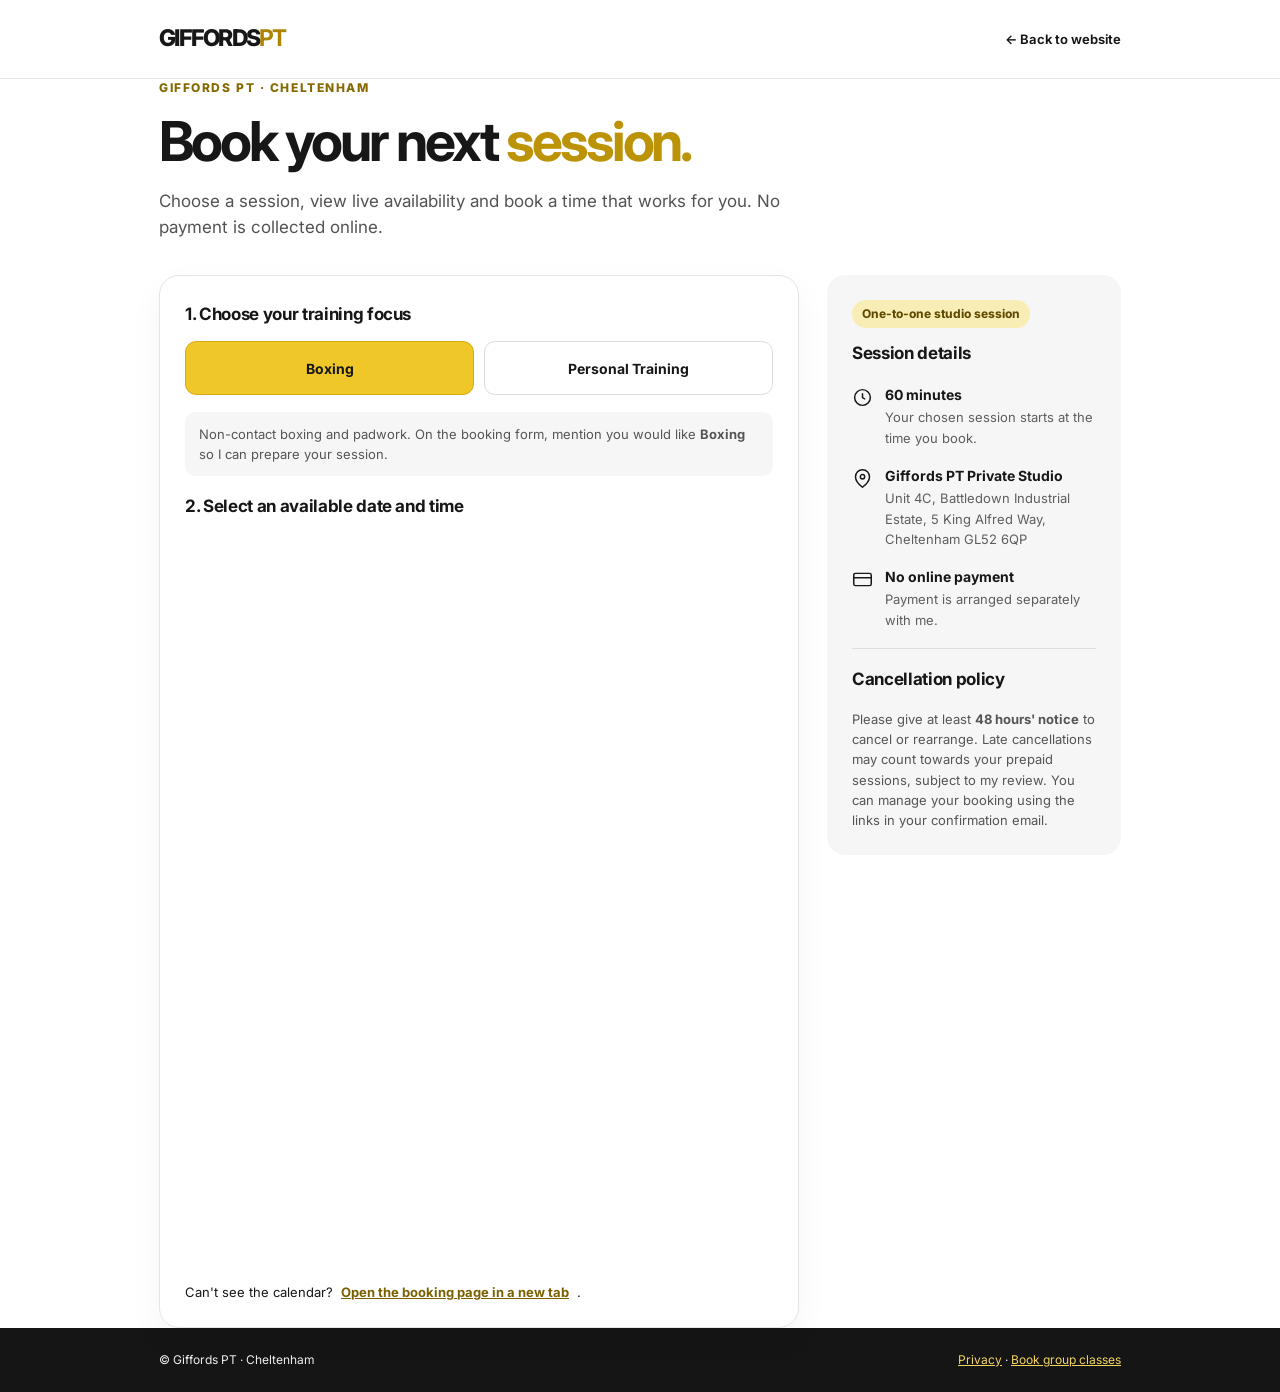
==== booking.html @ c8558350 "Create Giffords PT live Calendly booking page" ====
<!DOCTYPE html>
<html lang="en-GB">
<head>
<meta charset="utf-8">
<meta name="viewport" content="width=device-width, initial-scale=1">
<title>Book Boxing or Personal Training | Giffords PT Cheltenham</title>
<meta name="description" content="Book a one-to-one boxing or personal training session with Giffords PT in Cheltenham. See live availability, choose a slot and book without paying online.">
<meta name="robots" content="index,follow">
<link rel="canonical" href="https://giffordspt.co.uk/booking.html">
<link rel="preconnect" href="https://fonts.googleapis.com">
<link rel="preconnect" href="https://fonts.gstatic.com" crossorigin>
<link href="https://fonts.googleapis.com/css2?family=Inter:wght@400;500;600;700;800&display=swap" rel="stylesheet">
<style>
:root{--yellow:#efc729;--ink:#171717;--muted:#626262;--line:#e5e5e5;--panel:#f6f6f6}
*{box-sizing:border-box}body{margin:0;background:#fff;color:var(--ink);font-family:Inter,Arial,sans-serif;line-height:1.55}a{color:inherit} .wrap{max-width:1010px;margin:auto;padding:0 24px}
header{border-bottom:1px solid var(--line);background:#fff}header .wrap{min-height:78px;display:flex;justify-content:space-between;align-items:center;gap:16px}.brand{text-decoration:none;font-size:23px;font-weight:800;letter-spacing:-.075em}.brand strong{color:#ad8300}.back{font-size:13px;text-decoration:none;font-weight:650}.back:hover{text-decoration:underline}
main{padding:64px 0 84px}.eyebrow{font-size:12px;letter-spacing:.13em;font-weight:800;text-transform:uppercase;color:#876900;margin:0 0 13px}h1{font-size:clamp(34px,5vw,55px);letter-spacing:-.055em;line-height:1.1;margin:0 0 17px}h1 em{font-style:normal;color:#bc9207}.lead{max-width:670px;color:#535353;font-size:17px;margin:0 0 34px}
.layout{display:grid;grid-template-columns:minmax(0,1fr) 294px;gap:28px;align-items:start}.picker{border:1px solid var(--line);border-radius:20px;padding:25px;min-width:0;box-shadow:0 12px 34px rgba(0,0,0,.045)}.picker h2,.sidebar h2{font-size:17px;letter-spacing:-.02em;margin:0 0 14px}.tabs{display:grid;grid-template-columns:1fr 1fr;gap:10px;margin-bottom:17px}.tab{border:1px solid #ddd;background:#fff;color:var(--ink);min-height:54px;cursor:pointer;border-radius:11px;font:700 14px Inter,sans-serif;padding:8px 12px}.tab[aria-pressed=true]{background:var(--yellow);border-color:#d6a914;color:#161616}.tab:focus-visible{outline:3px solid #aa8300;outline-offset:2px}.note{background:var(--panel);border-radius:10px;font-size:13px;padding:12px 14px;color:#555;margin-bottom:17px}.calendly-inline-widget{width:100%;height:735px;min-width:0}.direct{display:flex;gap:8px;flex-wrap:wrap;align-items:center;font-size:13px;margin-top:13px}.direct a{color:#7a6000;font-weight:700}
.sidebar{border-radius:18px;background:var(--panel);padding:25px}.sidebar h2{margin-bottom:17px}.detail{display:flex;gap:12px;align-items:start;margin:0 0 17px}.detail svg{flex:none;margin-top:3px}.detail strong{display:block;font-size:14px}.detail span{display:block;color:#5e5e5e;font-size:13px;margin-top:2px}.policy{border-top:1px solid #dedede;padding-top:17px;margin-top:18px}.policy p{font-size:13px;color:#555;margin:0}.pill{display:inline-block;background:#f9edb6;color:#5f4a00;border-radius:999px;padding:5px 10px;font-size:12px;font-weight:750;margin-bottom:12px}
footer{background:#151515;color:#eee;padding:23px 0;font-size:12px}footer .wrap{display:flex;justify-content:space-between;flex-wrap:wrap;gap:12px}footer a{color:#f4d65f}
@media(max-width:800px){main{padding:42px 0 58px}.layout{grid-template-columns:1fr}.sidebar{order:-1}.picker{padding:18px}.calendly-inline-widget{height:715px}}@media(max-width:480px){.wrap{padding:0 14px}.tabs{gap:7px}.tab{font-size:12px;min-height:60px;padding:8px}header .wrap{min-height:68px}.brand{font-size:20px}}
</style>
</head>
<body>
<header><div class="wrap"><a class="brand" href="/" aria-label="Giffords PT home">GIFFORDS<strong>PT</strong></a><a class="back" href="/">&#8592; Back to website</a></div></header>
<main class="wrap">
<p class="eyebrow">Giffords PT · Cheltenham</p>
<h1>Book your next <em>session.</em></h1>
<p class="lead">Choose a session, view live availability and book a time that works for you. No payment is collected online.</p>
<div class="layout">
<section class="picker" aria-label="Book your session">
<h2>1. Choose your training focus</h2>
<div class="tabs" role="group" aria-label="Training focus">
<button class="tab" id="boxing" aria-pressed="true" type="button">Boxing</button>
<button class="tab" id="training" aria-pressed="false" type="button">Personal Training</button>
</div>
<div class="note" id="focusNote">Non-contact boxing and padwork. On the booking form, mention you would like <strong>Boxing</strong> so I can prepare your session.</div>
<h2>2. Select an available date and time</h2>
<div class="calendly-inline-widget" id="calendlyBooking" aria-label="Live booking calendar"></div>
<div class="direct">Can't see the calendar? <a id="directLink" href="https://calendly.com/giffordspt/giffords-pt-1-to-1-boxing-or-personal-training" target="_blank" rel="noopener noreferrer">Open the booking page in a new tab</a>.</div>
</section>
<aside class="sidebar">
<span class="pill">One-to-one studio session</span>
<h2>Session details</h2>
<div class="detail"><svg width="21" height="21" viewBox="0 0 24 24" fill="none" stroke="currentColor" stroke-width="1.7" aria-hidden="true"><circle cx="12" cy="12" r="9"/><path d="M12 7v5l3 2"/></svg><div><strong>60 minutes</strong><span>Your chosen session starts at the time you book.</span></div></div>
<div class="detail"><svg width="21" height="21" viewBox="0 0 24 24" fill="none" stroke="currentColor" stroke-width="1.7" aria-hidden="true"><path d="M20 10c0 6-8 12-8 12S4 16 4 10a8 8 0 1116 0Z"/><circle cx="12" cy="10" r="2.5"/></svg><div><strong>Giffords PT Private Studio</strong><span>Unit 4C, Battledown Industrial Estate, 5 King Alfred Way, Cheltenham GL52 6QP</span></div></div>
<div class="detail"><svg width="21" height="21" viewBox="0 0 24 24" fill="none" stroke="currentColor" stroke-width="1.7" aria-hidden="true"><rect x="2" y="5" width="20" height="14" rx="2"/><path d="M2 10h20"/></svg><div><strong>No online payment</strong><span>Payment is arranged separately with me.</span></div></div>
<div class="policy"><h2>Cancellation policy</h2><p>Please give at least <strong>48 hours' notice</strong> to cancel or rearrange. Late cancellations may count towards your prepaid sessions, subject to my review. You can manage your booking using the links in your confirmation email.</p></div>
</aside>
</div>
</main>
<footer><div class="wrap"><span>© Giffords PT · Cheltenham</span><span><a href="/privacy.html">Privacy</a> · <a href="https://gymcatch.com/app/provider/11813" target="_blank" rel="noopener noreferrer">Book group classes</a></span></div></footer>
<script src="https://assets.calendly.com/assets/external/widget.js" defer></script>
<script>
(function(){
const base='https://calendly.com/giffordspt/giffords-pt-1-to-1-boxing-or-personal-training';
let focus='Boxing';
const boxing=document.getElementById('boxing'),training=document.getElementById('training');
const note=document.getElementById('focusNote'),calendar=document.getElementById('calendlyBooking'),link=document.getElementById('directLink');
function url(){const u=new URL(base);u.searchParams.set('utm_source','giffordspt-website');u.searchParams.set('utm_medium','booking-page');u.searchParams.set('utm_content',focus==='Boxing'?'boxing':'personal-training');return u.toString();}
function draw(){boxing.setAttribute('aria-pressed',String(focus==='Boxing'));training.setAttribute('aria-pressed',String(focus!=='Boxing'));note.innerHTML=focus==='Boxing'?'Non-contact boxing and padwork. On the booking form, mention you would like <strong>Boxing</strong> so I can prepare your session.':'Personalised strength and fitness coaching. On the booking form, mention you would like <strong>Personal Training</strong> so I can prepare your session.';link.href=url();if(window.Calendly&&window.Calendly.initInlineWidget){calendar.innerHTML='';window.Calendly.initInlineWidget({url:url(),parentElement:calendar,utm:{utm_source:'giffordspt-website',utm_medium:'booking-page',utm_content:focus==='Boxing'?'boxing':'personal-training'}});}}
boxing.addEventListener('click',()=>{focus='Boxing';draw();});training.addEventListener('click',()=>{focus='Personal Training';draw();});
window.addEventListener('DOMContentLoaded',draw);
})();
</script>
</body>
</html>
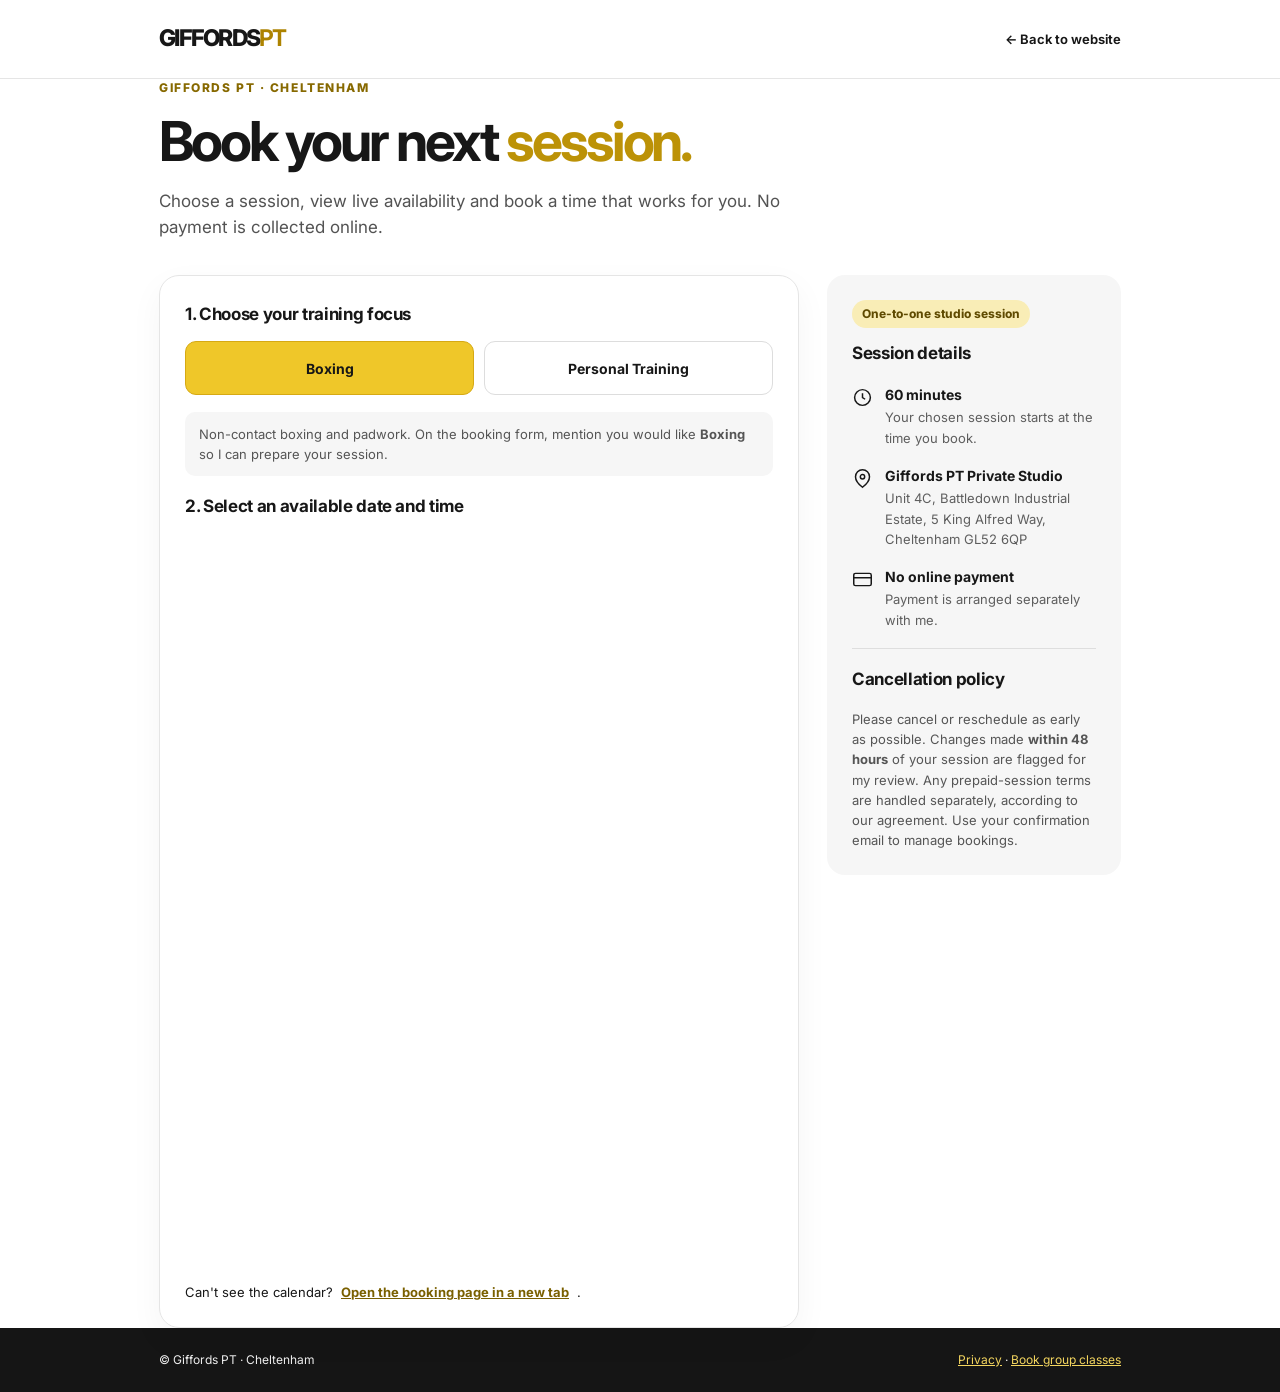
==== commit ca09b257: "Clarify 48-hour alerts are not an automatic cancellation charge" ====
--- a/booking.html
+++ b/booking.html
@@ -45,7 +45,7 @@
 <div class="detail"><svg width="21" height="21" viewBox="0 0 24 24" fill="none" stroke="currentColor" stroke-width="1.7" aria-hidden="true"><circle cx="12" cy="12" r="9"/><path d="M12 7v5l3 2"/></svg><div><strong>60 minutes</strong><span>Your chosen session starts at the time you book.</span></div></div>
 <div class="detail"><svg width="21" height="21" viewBox="0 0 24 24" fill="none" stroke="currentColor" stroke-width="1.7" aria-hidden="true"><path d="M20 10c0 6-8 12-8 12S4 16 4 10a8 8 0 1116 0Z"/><circle cx="12" cy="10" r="2.5"/></svg><div><strong>Giffords PT Private Studio</strong><span>Unit 4C, Battledown Industrial Estate, 5 King Alfred Way, Cheltenham GL52 6QP</span></div></div>
 <div class="detail"><svg width="21" height="21" viewBox="0 0 24 24" fill="none" stroke="currentColor" stroke-width="1.7" aria-hidden="true"><rect x="2" y="5" width="20" height="14" rx="2"/><path d="M2 10h20"/></svg><div><strong>No online payment</strong><span>Payment is arranged separately with me.</span></div></div>
-<div class="policy"><h2>Cancellation policy</h2><p>Please give at least <strong>48 hours' notice</strong> to cancel or rearrange. Late cancellations may count towards your prepaid sessions, subject to my review. You can manage your booking using the links in your confirmation email.</p></div>
+<div class="policy"><h2>Cancellation policy</h2><p>Please cancel or reschedule as early as possible. Changes made <strong>within 48 hours</strong> of your session are flagged for my review. Any prepaid-session terms are handled separately, according to our agreement. Use your confirmation email to manage bookings.</p></div>
 </aside>
 </div>
 </main>
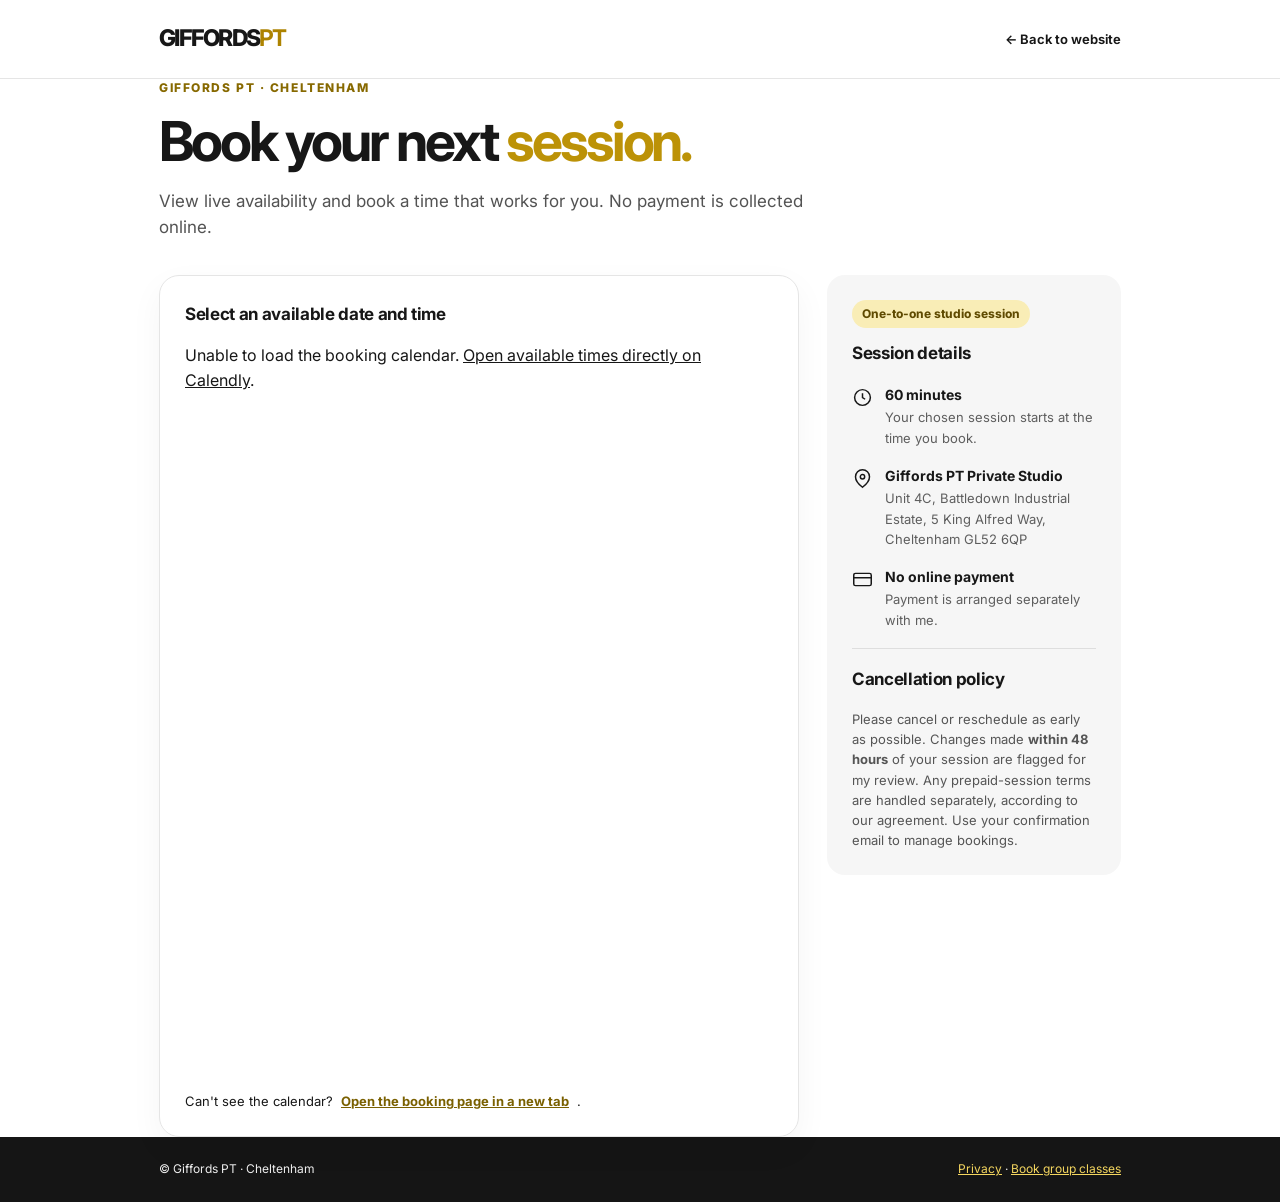
==== commit 3154287d: "Simplify booking page to one combined 1-to-1 session calendar" ====
--- a/booking.html
+++ b/booking.html
@@ -3,8 +3,8 @@
 <head>
 <meta charset="utf-8">
 <meta name="viewport" content="width=device-width, initial-scale=1">
-<title>Book Boxing or Personal Training | Giffords PT Cheltenham</title>
-<meta name="description" content="Book a one-to-one boxing or personal training session with Giffords PT in Cheltenham. See live availability, choose a slot and book without paying online.">
+<title>Book a 1-to-1 Session | Giffords PT Cheltenham</title>
+<meta name="description" content="Book a 1-to-1 session with Giffords PT in Cheltenham. Choose from live availability and book without paying online.">
 <meta name="robots" content="index,follow">
 <link rel="canonical" href="https://giffordspt.co.uk/booking.html">
 <link rel="preconnect" href="https://fonts.googleapis.com">
@@ -15,10 +15,10 @@
 *{box-sizing:border-box}body{margin:0;background:#fff;color:var(--ink);font-family:Inter,Arial,sans-serif;line-height:1.55}a{color:inherit} .wrap{max-width:1010px;margin:auto;padding:0 24px}
 header{border-bottom:1px solid var(--line);background:#fff}header .wrap{min-height:78px;display:flex;justify-content:space-between;align-items:center;gap:16px}.brand{text-decoration:none;font-size:23px;font-weight:800;letter-spacing:-.075em}.brand strong{color:#ad8300}.back{font-size:13px;text-decoration:none;font-weight:650}.back:hover{text-decoration:underline}
 main{padding:64px 0 84px}.eyebrow{font-size:12px;letter-spacing:.13em;font-weight:800;text-transform:uppercase;color:#876900;margin:0 0 13px}h1{font-size:clamp(34px,5vw,55px);letter-spacing:-.055em;line-height:1.1;margin:0 0 17px}h1 em{font-style:normal;color:#bc9207}.lead{max-width:670px;color:#535353;font-size:17px;margin:0 0 34px}
-.layout{display:grid;grid-template-columns:minmax(0,1fr) 294px;gap:28px;align-items:start}.picker{border:1px solid var(--line);border-radius:20px;padding:25px;min-width:0;box-shadow:0 12px 34px rgba(0,0,0,.045)}.picker h2,.sidebar h2{font-size:17px;letter-spacing:-.02em;margin:0 0 14px}.tabs{display:grid;grid-template-columns:1fr 1fr;gap:10px;margin-bottom:17px}.tab{border:1px solid #ddd;background:#fff;color:var(--ink);min-height:54px;cursor:pointer;border-radius:11px;font:700 14px Inter,sans-serif;padding:8px 12px}.tab[aria-pressed=true]{background:var(--yellow);border-color:#d6a914;color:#161616}.tab:focus-visible{outline:3px solid #aa8300;outline-offset:2px}.note{background:var(--panel);border-radius:10px;font-size:13px;padding:12px 14px;color:#555;margin-bottom:17px}.calendly-inline-widget{width:100%;height:735px;min-width:0}.direct{display:flex;gap:8px;flex-wrap:wrap;align-items:center;font-size:13px;margin-top:13px}.direct a{color:#7a6000;font-weight:700}
+.layout{display:grid;grid-template-columns:minmax(0,1fr) 294px;gap:28px;align-items:start}.picker{border:1px solid var(--line);border-radius:20px;padding:25px;min-width:0;box-shadow:0 12px 34px rgba(0,0,0,.045)}.picker h2,.sidebar h2{font-size:17px;letter-spacing:-.02em;margin:0 0 14px}.calendly-inline-widget{width:100%;height:735px;min-width:0}.direct{display:flex;gap:8px;flex-wrap:wrap;align-items:center;font-size:13px;margin-top:13px}.direct a{color:#7a6000;font-weight:700}
 .sidebar{border-radius:18px;background:var(--panel);padding:25px}.sidebar h2{margin-bottom:17px}.detail{display:flex;gap:12px;align-items:start;margin:0 0 17px}.detail svg{flex:none;margin-top:3px}.detail strong{display:block;font-size:14px}.detail span{display:block;color:#5e5e5e;font-size:13px;margin-top:2px}.policy{border-top:1px solid #dedede;padding-top:17px;margin-top:18px}.policy p{font-size:13px;color:#555;margin:0}.pill{display:inline-block;background:#f9edb6;color:#5f4a00;border-radius:999px;padding:5px 10px;font-size:12px;font-weight:750;margin-bottom:12px}
 footer{background:#151515;color:#eee;padding:23px 0;font-size:12px}footer .wrap{display:flex;justify-content:space-between;flex-wrap:wrap;gap:12px}footer a{color:#f4d65f}
-@media(max-width:800px){main{padding:42px 0 58px}.layout{grid-template-columns:1fr}.sidebar{order:-1}.picker{padding:18px}.calendly-inline-widget{height:715px}}@media(max-width:480px){.wrap{padding:0 14px}.tabs{gap:7px}.tab{font-size:12px;min-height:60px;padding:8px}header .wrap{min-height:68px}.brand{font-size:20px}}
+@media(max-width:800px){main{padding:42px 0 58px}.layout{grid-template-columns:1fr}.sidebar{order:-1}.picker{padding:18px}.calendly-inline-widget{height:715px}}@media(max-width:480px){.wrap{padding:0 14px}header .wrap{min-height:68px}.brand{font-size:20px}}
 </style>
 </head>
 <body>
@@ -26,16 +26,10 @@
 <main class="wrap">
 <p class="eyebrow">Giffords PT · Cheltenham</p>
 <h1>Book your next <em>session.</em></h1>
-<p class="lead">Choose a session, view live availability and book a time that works for you. No payment is collected online.</p>
+<p class="lead">View live availability and book a time that works for you. No payment is collected online.</p>
 <div class="layout">
 <section class="picker" aria-label="Book your session">
-<h2>1. Choose your training focus</h2>
-<div class="tabs" role="group" aria-label="Training focus">
-<button class="tab" id="boxing" aria-pressed="true" type="button">Boxing</button>
-<button class="tab" id="training" aria-pressed="false" type="button">Personal Training</button>
-</div>
-<div class="note" id="focusNote">Non-contact boxing and padwork. On the booking form, mention you would like <strong>Boxing</strong> so I can prepare your session.</div>
-<h2>2. Select an available date and time</h2>
+<h2>Select an available date and time</h2>
 <div class="calendly-inline-widget" id="calendlyBooking" aria-label="Live booking calendar"></div>
 <div class="direct">Can't see the calendar? <a id="directLink" href="https://calendly.com/giffordspt/giffords-pt-1-to-1-boxing-or-personal-training" target="_blank" rel="noopener noreferrer">Open the booking page in a new tab</a>.</div>
 </section>
@@ -52,16 +46,21 @@
 <footer><div class="wrap"><span>© Giffords PT · Cheltenham</span><span><a href="/privacy.html">Privacy</a> · <a href="https://gymcatch.com/app/provider/11813" target="_blank" rel="noopener noreferrer">Book group classes</a></span></div></footer>
 <script src="https://assets.calendly.com/assets/external/widget.js" defer></script>
 <script>
-(function(){
-const base='https://calendly.com/giffordspt/giffords-pt-1-to-1-boxing-or-personal-training';
-let focus='Boxing';
-const boxing=document.getElementById('boxing'),training=document.getElementById('training');
-const note=document.getElementById('focusNote'),calendar=document.getElementById('calendlyBooking'),link=document.getElementById('directLink');
-function url(){const u=new URL(base);u.searchParams.set('utm_source','giffordspt-website');u.searchParams.set('utm_medium','booking-page');u.searchParams.set('utm_content',focus==='Boxing'?'boxing':'personal-training');return u.toString();}
-function draw(){boxing.setAttribute('aria-pressed',String(focus==='Boxing'));training.setAttribute('aria-pressed',String(focus!=='Boxing'));note.innerHTML=focus==='Boxing'?'Non-contact boxing and padwork. On the booking form, mention you would like <strong>Boxing</strong> so I can prepare your session.':'Personalised strength and fitness coaching. On the booking form, mention you would like <strong>Personal Training</strong> so I can prepare your session.';link.href=url();if(window.Calendly&&window.Calendly.initInlineWidget){calendar.innerHTML='';window.Calendly.initInlineWidget({url:url(),parentElement:calendar,utm:{utm_source:'giffordspt-website',utm_medium:'booking-page',utm_content:focus==='Boxing'?'boxing':'personal-training'}});}}
-boxing.addEventListener('click',()=>{focus='Boxing';draw();});training.addEventListener('click',()=>{focus='Personal Training';draw();});
-window.addEventListener('DOMContentLoaded',draw);
-})();
+document.addEventListener('DOMContentLoaded', function() {
+  const calendar = document.getElementById('calendlyBooking');
+  const base = 'https://calendly.com/giffordspt/giffords-pt-1-to-1-boxing-or-personal-training';
+  const link = document.getElementById('directLink');
+  const url = new URL(base);
+  url.searchParams.set('utm_source', 'giffordspt-website');
+  url.searchParams.set('utm_medium', 'booking-page');
+  link.href = url.toString();
+  if (window.Calendly && window.Calendly.initInlineWidget) {
+    window.Calendly.initInlineWidget({url: url.toString(), parentElement: calendar});
+  } else {
+    calendar.innerHTML = '<p>Unable to load the booking calendar. <a href="' + link.href + '" target="_blank" rel="noopener noreferrer">Open available times directly on Calendly</a>.</p>';
+  }
+});
+
 </script>
 </body>
 </html>
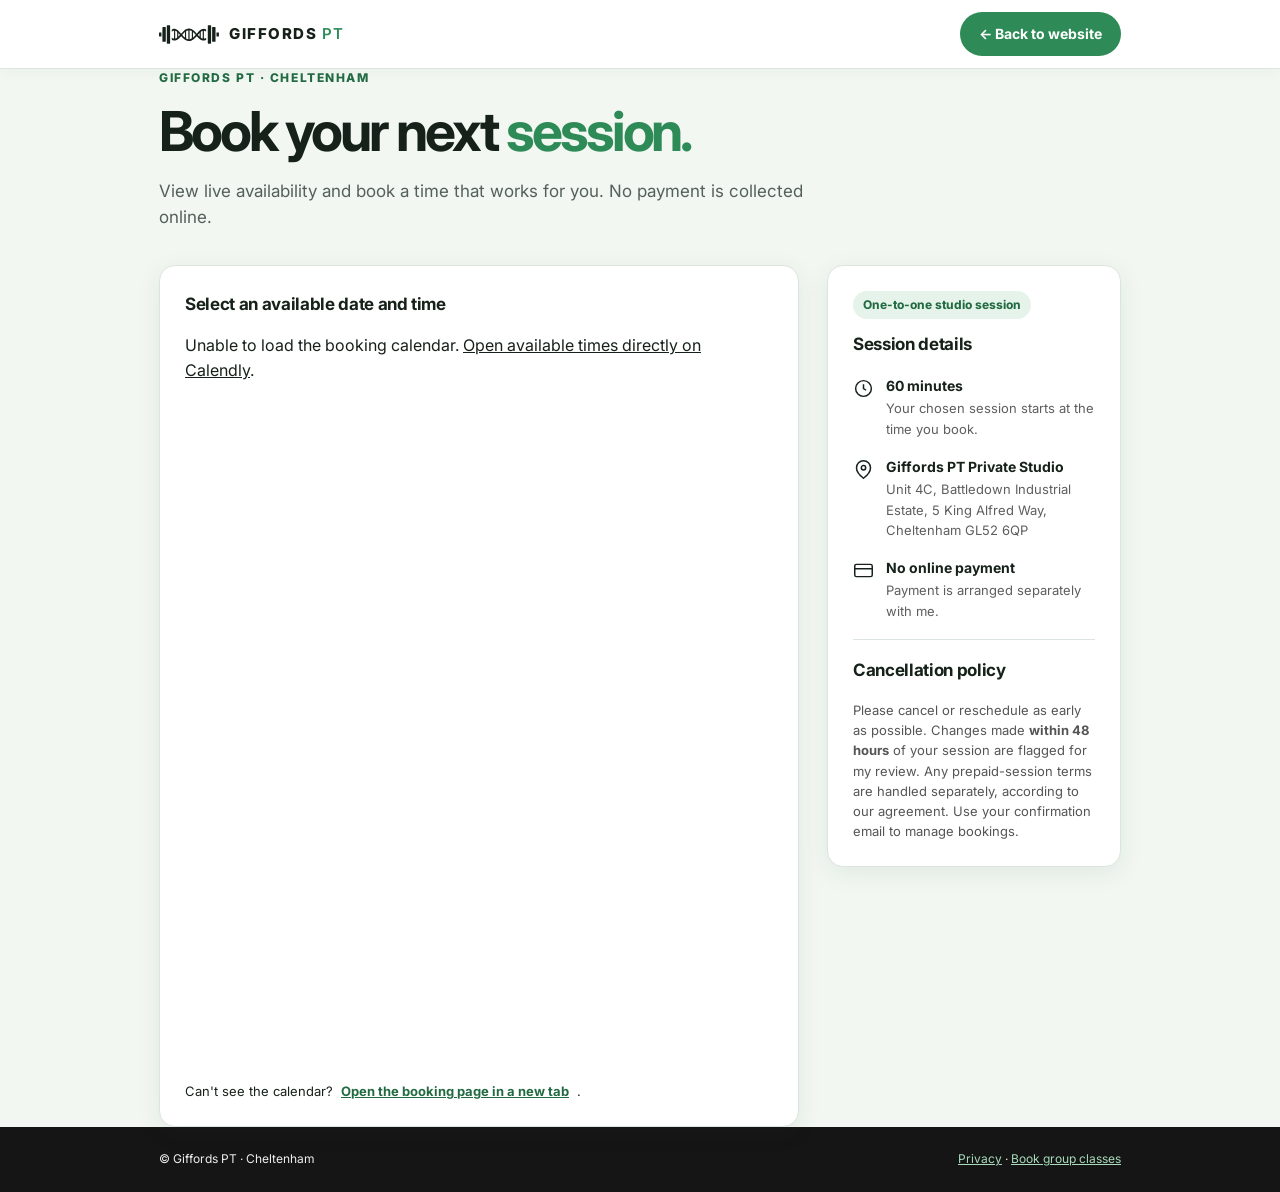
==== commit e74a9ccd: "Step 1: align booking page colours, logo, header and cards with Giffords PT branding" ====
--- a/booking.html
+++ b/booking.html
@@ -11,18 +11,23 @@
 <link rel="preconnect" href="https://fonts.gstatic.com" crossorigin>
 <link href="https://fonts.googleapis.com/css2?family=Inter:wght@400;500;600;700;800&display=swap" rel="stylesheet">
 <style>
-:root{--yellow:#efc729;--ink:#171717;--muted:#626262;--line:#e5e5e5;--panel:#f6f6f6}
-*{box-sizing:border-box}body{margin:0;background:#fff;color:var(--ink);font-family:Inter,Arial,sans-serif;line-height:1.55}a{color:inherit} .wrap{max-width:1010px;margin:auto;padding:0 24px}
-header{border-bottom:1px solid var(--line);background:#fff}header .wrap{min-height:78px;display:flex;justify-content:space-between;align-items:center;gap:16px}.brand{text-decoration:none;font-size:23px;font-weight:800;letter-spacing:-.075em}.brand strong{color:#ad8300}.back{font-size:13px;text-decoration:none;font-weight:650}.back:hover{text-decoration:underline}
-main{padding:64px 0 84px}.eyebrow{font-size:12px;letter-spacing:.13em;font-weight:800;text-transform:uppercase;color:#876900;margin:0 0 13px}h1{font-size:clamp(34px,5vw,55px);letter-spacing:-.055em;line-height:1.1;margin:0 0 17px}h1 em{font-style:normal;color:#bc9207}.lead{max-width:670px;color:#535353;font-size:17px;margin:0 0 34px}
-.layout{display:grid;grid-template-columns:minmax(0,1fr) 294px;gap:28px;align-items:start}.picker{border:1px solid var(--line);border-radius:20px;padding:25px;min-width:0;box-shadow:0 12px 34px rgba(0,0,0,.045)}.picker h2,.sidebar h2{font-size:17px;letter-spacing:-.02em;margin:0 0 14px}.calendly-inline-widget{width:100%;height:735px;min-width:0}.direct{display:flex;gap:8px;flex-wrap:wrap;align-items:center;font-size:13px;margin-top:13px}.direct a{color:#7a6000;font-weight:700}
-.sidebar{border-radius:18px;background:var(--panel);padding:25px}.sidebar h2{margin-bottom:17px}.detail{display:flex;gap:12px;align-items:start;margin:0 0 17px}.detail svg{flex:none;margin-top:3px}.detail strong{display:block;font-size:14px}.detail span{display:block;color:#5e5e5e;font-size:13px;margin-top:2px}.policy{border-top:1px solid #dedede;padding-top:17px;margin-top:18px}.policy p{font-size:13px;color:#555;margin:0}.pill{display:inline-block;background:#f9edb6;color:#5f4a00;border-radius:999px;padding:5px 10px;font-size:12px;font-weight:750;margin-bottom:12px}
-footer{background:#151515;color:#eee;padding:23px 0;font-size:12px}footer .wrap{display:flex;justify-content:space-between;flex-wrap:wrap;gap:12px}footer a{color:#f4d65f}
-@media(max-width:800px){main{padding:42px 0 58px}.layout{grid-template-columns:1fr}.sidebar{order:-1}.picker{padding:18px}.calendly-inline-widget{height:715px}}@media(max-width:480px){.wrap{padding:0 14px}header .wrap{min-height:68px}.brand{font-size:20px}}
+:root{--green:#2e8b57;--green-dark:#226b42;--green-soft:#e6f3ea;--ink:#16211a;--muted:#55605a;--line:#dbe5dd;--panel:#f2f7f2;--shadow:0 6px 24px rgba(22,50,31,.08)}
+*{box-sizing:border-box}body{margin:0;background:var(--panel);color:var(--ink);font-family:Inter,Arial,sans-serif;line-height:1.55}a{color:inherit} .wrap{max-width:1010px;margin:auto;padding:0 24px}
+header{border-bottom:1px solid var(--line);background:rgba(255,255,255,.96);box-shadow:0 2px 14px rgba(22,50,31,.045)}header .wrap{min-height:68px;display:flex;justify-content:space-between;align-items:center;gap:16px}.brand{display:inline-flex;align-items:center;gap:10px;text-decoration:none}.brand-mark{width:60px;height:19px;flex-shrink:0;color:var(--ink)}.brand-name{font-size:15px;font-weight:800;letter-spacing:.10em;color:var(--ink)}.brand-name em{font-weight:600;font-style:normal;color:var(--green);margin-left:.3em}.back{display:inline-flex;align-items:center;justify-content:center;min-height:44px;border-radius:999px;padding:10px 19px;background:var(--green);color:white;font-size:14px;text-decoration:none;font-weight:700;transition:background .2s ease,transform .2s ease}.back:hover{background:var(--green-dark);transform:translateY(-1px)}.back:focus-visible{outline:3px solid var(--green-dark);outline-offset:3px}
+main{padding:64px 0 84px}.eyebrow{font-size:12px;letter-spacing:.13em;font-weight:800;text-transform:uppercase;color:var(--green-dark);margin:0 0 13px}h1{font-size:clamp(34px,5vw,55px);letter-spacing:-.055em;line-height:1.1;margin:0 0 17px}h1 em{font-style:normal;color:var(--green)}.lead{max-width:670px;color:var(--muted);font-size:17px;margin:0 0 34px}
+.layout{display:grid;grid-template-columns:minmax(0,1fr) 294px;gap:28px;align-items:start}.picker{border:1px solid var(--line);border-radius:16px;padding:25px;min-width:0;background:#fff;box-shadow:var(--shadow)}.picker h2,.sidebar h2{font-size:17px;letter-spacing:-.02em;margin:0 0 14px}.calendly-inline-widget{width:100%;height:735px;min-width:0}.direct{display:flex;gap:8px;flex-wrap:wrap;align-items:center;font-size:13px;margin-top:13px}.direct a{color:var(--green-dark);font-weight:700}
+.sidebar{border:1px solid var(--line);border-radius:16px;background:#fff;padding:25px;box-shadow:var(--shadow)}.sidebar h2{margin-bottom:17px}.detail{display:flex;gap:12px;align-items:start;margin:0 0 17px}.detail svg{flex:none;margin-top:3px}.detail strong{display:block;font-size:14px}.detail span{display:block;color:#5e5e5e;font-size:13px;margin-top:2px}.policy{border-top:1px solid var(--line);padding-top:17px;margin-top:18px}.policy p{font-size:13px;color:#555;margin:0}.pill{display:inline-block;background:var(--green-soft);color:var(--green-dark);border-radius:999px;padding:5px 10px;font-size:12px;font-weight:750;margin-bottom:12px}
+footer{background:#151515;color:#eee;padding:23px 0;font-size:12px}footer .wrap{display:flex;justify-content:space-between;flex-wrap:wrap;gap:12px}footer a{color:#a8dbbb}
+@media(max-width:800px){main{padding:42px 0 58px}.layout{grid-template-columns:1fr}.sidebar{order:-1}.picker{padding:18px}.calendly-inline-widget{height:715px}}@media(max-width:480px){.wrap{padding:0 14px}header .wrap{min-height:68px}.brand-mark{width:45px;height:15px}.brand-name{font-size:12px}.back{font-size:12px;padding:9px 12px;min-height:42px}}
 </style>
 </head>
 <body>
-<header><div class="wrap"><a class="brand" href="/" aria-label="Giffords PT home">GIFFORDS<strong>PT</strong></a><a class="back" href="/">&#8592; Back to website</a></div></header>
+<svg width="0" height="0" style="position:absolute" aria-hidden="true">
+ <symbol id="logo-mark" viewBox="0 0 830 256">
+ <path fill="currentColor" fill-rule="evenodd" d="M797,99 L795,101 L795,153 L798,155 L822,155 L825,154 L829,149 L829,104 L825,99Z M5,99 L0,104 L0,149 L4,154 L7,155 L31,155 L34,153 L34,107 L35,106 L34,105 L34,100 L33,99Z M177,59 L177,89 L186,82 L196,77 L204,75 L208,76 L208,184 L207,185 L203,185 L196,183 L183,176 L177,171 L177,201 L186,206 L195,209 L205,210 L206,211 L219,211 L220,210 L226,210 L234,208 L247,203 L263,193 L279,180 L306,152 L310,155 L317,164 L331,178 L354,197 L379,211 L393,216 L403,217 L404,218 L425,218 L426,217 L431,217 L445,213 L462,205 L476,196 L490,185 L523,152 L553,183 L563,191 L575,199 L592,207 L604,210 L610,210 L611,211 L625,211 L642,207 L652,201 L652,172 L643,179 L635,183 L628,185 L622,185 L621,184 L621,76 L622,75 L626,75 L637,78 L645,82 L652,88 L652,59 L644,54 L635,51 L629,51 L628,50 L605,51 L587,57 L578,62 L560,75 L545,90 L526,113 L522,116 L493,84 L471,65 L448,52 L432,47 L427,47 L426,46 L403,46 L402,47 L397,47 L383,51 L365,60 L345,75 L306,116 L271,78 L255,65 L237,55 L218,50 L202,50 L186,54Z M561,108 L562,109 L562,156 L560,157 L538,134Z M268,108 L275,117 L291,133 L276,150 L268,157 L267,156 L267,109Z M471,95 L508,132 L499,143 L472,169 L470,168 L470,96Z M357,95 L359,96 L359,169 L358,170 L340,154 L321,133Z M603,76 L604,77 L604,99 L605,100 L605,158 L604,159 L604,183 L600,184 L589,179 L578,171 L578,92 L588,84Z M225,76 L237,81 L251,93 L251,171 L240,179 L226,185 L224,184 L224,77Z M424,71 L437,74 L452,81 L454,83 L454,181 L449,185 L428,192 L424,192 L423,191 L423,72Z M402,71 L406,72 L406,191 L404,193 L389,189 L375,181 L375,83 L386,76Z M740,25 L736,28 L735,32 L735,223 L737,227 L740,229 L777,229 L780,227 L782,223 L782,31 L781,28 L777,25Z M52,25 L48,29 L48,59 L47,60 L47,222 L49,227 L52,229 L89,229 L92,227 L94,221 L94,34 L93,33 L93,29 L88,25Z M681,0 L676,4 L675,7 L675,247 L677,252 L683,255 L714,255 L717,254 L721,249 L721,55 L722,54 L721,53 L722,52 L721,51 L722,49 L722,42 L721,41 L722,38 L722,34 L721,33 L721,6 L719,2 L715,0Z M114,0 L108,5 L108,250 L111,253 L116,255 L146,255 L151,253 L154,249 L154,6 L148,0Z"/>
+ </symbol>
+ </svg>
+<header><div class="wrap"><a class="brand" href="/" aria-label="Giffords PT home"><svg class="brand-mark" aria-hidden="true"><use href="#logo-mark"/></svg><span class="brand-name">GIFFORDS<em>PT</em></span></a><a class="back" href="/">&#8592; Back to website</a></div></header>
 <main class="wrap">
 <p class="eyebrow">Giffords PT · Cheltenham</p>
 <h1>Book your next <em>session.</em></h1>
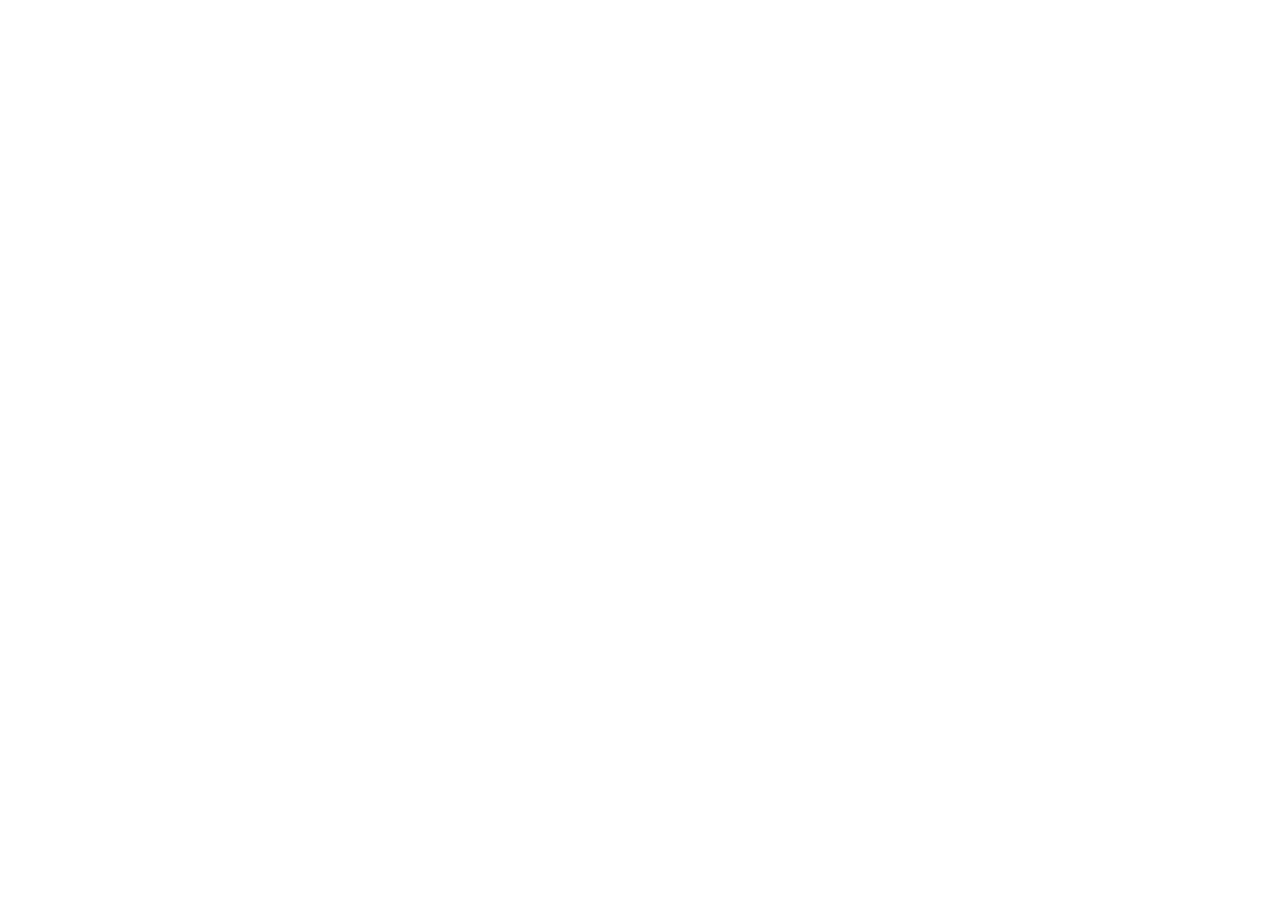
==== commit 2c1a85fe: "Redirect legacy online booking page to WhatsApp enquiries" ====
--- a/booking.html
+++ b/booking.html
@@ -1,71 +1,12 @@
-<!DOCTYPE html>
+<!doctype html>
 <html lang="en-GB">
 <head>
 <meta charset="utf-8">
 <meta name="viewport" content="width=device-width, initial-scale=1">
-<title>Book a 1-to-1 Session | Giffords PT Cheltenham</title>
-<meta name="description" content="Book a 1-to-1 session with Giffords PT in Cheltenham. Choose from live availability and book without paying online.">
-<meta name="robots" content="index,follow">
-<link rel="canonical" href="https://giffordspt.co.uk/booking.html">
-<link rel="preconnect" href="https://fonts.googleapis.com">
-<link rel="preconnect" href="https://fonts.gstatic.com" crossorigin>
-<link href="https://fonts.googleapis.com/css2?family=Inter:wght@400;500;600;700;800&display=swap" rel="stylesheet">
-<style>
-:root{--green:#2e8b57;--green-dark:#226b42;--green-soft:#e6f3ea;--ink:#16211a;--muted:#55605a;--line:#dbe5dd;--panel:#f2f7f2;--shadow:0 6px 24px rgba(22,50,31,.08)}
-*{box-sizing:border-box}body{margin:0;background:var(--panel);color:var(--ink);font-family:Inter,Arial,sans-serif;line-height:1.55}a{color:inherit} .wrap{max-width:1010px;margin:auto;padding:0 24px}
-header{border-bottom:1px solid var(--line);background:rgba(255,255,255,.96);box-shadow:0 2px 14px rgba(22,50,31,.045)}header .wrap{min-height:68px;display:flex;justify-content:space-between;align-items:center;gap:16px}.brand{display:inline-flex;align-items:center;gap:10px;text-decoration:none}.brand-mark{width:60px;height:19px;flex-shrink:0;color:var(--ink)}.brand-name{font-size:15px;font-weight:800;letter-spacing:.10em;color:var(--ink)}.brand-name em{font-weight:600;font-style:normal;color:var(--green);margin-left:.3em}.back{display:inline-flex;align-items:center;justify-content:center;min-height:44px;border-radius:999px;padding:10px 19px;background:var(--green);color:white;font-size:14px;text-decoration:none;font-weight:700;transition:background .2s ease,transform .2s ease}.back:hover{background:var(--green-dark);transform:translateY(-1px)}.back:focus-visible{outline:3px solid var(--green-dark);outline-offset:3px}
-main{padding:64px 0 84px}.eyebrow{font-size:12px;letter-spacing:.13em;font-weight:800;text-transform:uppercase;color:var(--green-dark);margin:0 0 13px}h1{font-size:clamp(34px,5vw,55px);letter-spacing:-.055em;line-height:1.1;margin:0 0 17px}h1 em{font-style:normal;color:var(--green)}.lead{max-width:670px;color:var(--muted);font-size:17px;margin:0 0 34px}
-.layout{display:grid;grid-template-columns:minmax(0,1fr) 294px;gap:28px;align-items:start}.picker{border:1px solid var(--line);border-radius:16px;padding:25px;min-width:0;background:#fff;box-shadow:var(--shadow)}.picker h2,.sidebar h2{font-size:17px;letter-spacing:-.02em;margin:0 0 14px}.calendly-inline-widget{width:100%;height:735px;min-width:0}.direct{display:flex;gap:8px;flex-wrap:wrap;align-items:center;font-size:13px;margin-top:13px}.direct a{color:var(--green-dark);font-weight:700}
-.sidebar{border:1px solid var(--line);border-radius:16px;background:#fff;padding:25px;box-shadow:var(--shadow)}.sidebar h2{margin-bottom:17px}.detail{display:flex;gap:12px;align-items:start;margin:0 0 17px}.detail svg{flex:none;margin-top:3px}.detail strong{display:block;font-size:14px}.detail span{display:block;color:#5e5e5e;font-size:13px;margin-top:2px}.policy{border-top:1px solid var(--line);padding-top:17px;margin-top:18px}.policy p{font-size:13px;color:#555;margin:0}.pill{display:inline-block;background:var(--green-soft);color:var(--green-dark);border-radius:999px;padding:5px 10px;font-size:12px;font-weight:750;margin-bottom:12px}
-footer{background:#151515;color:#eee;padding:23px 0;font-size:12px}footer .wrap{display:flex;justify-content:space-between;flex-wrap:wrap;gap:12px}footer a{color:#a8dbbb}
-@media(max-width:800px){main{padding:42px 0 58px}.layout{grid-template-columns:1fr}.sidebar{order:-1}.picker{padding:18px}.calendly-inline-widget{height:715px}}@media(max-width:480px){.wrap{padding:0 14px}header .wrap{min-height:68px}.brand-mark{width:45px;height:15px}.brand-name{font-size:12px}.back{font-size:12px;padding:9px 12px;min-height:42px}}
-</style>
+<meta name="robots" content="noindex,follow">
+<title>Book a session | Giffords PT</title>
+<meta http-equiv="refresh" content="0; url=https://wa.me/447507824925?text=Hi%20Jack%2C%20I%27d%20like%20to%20book%20a%20session.">
+<style>body{margin:0;min-height:100vh;display:grid;place-items:center;font:16px system-ui,-apple-system,Segoe UI,sans-serif;background:#f2f7f2;color:#17291d;text-align:center}main{padding:24px}a{display:inline-block;background:#2e8b57;color:#fff;border-radius:999px;padding:16px 28px;font-weight:700;text-decoration:none}</style>
 </head>
-<body>
-<svg width="0" height="0" style="position:absolute" aria-hidden="true">
- <symbol id="logo-mark" viewBox="0 0 830 256">
- <path fill="currentColor" fill-rule="evenodd" d="M797,99 L795,101 L795,153 L798,155 L822,155 L825,154 L829,149 L829,104 L825,99Z M5,99 L0,104 L0,149 L4,154 L7,155 L31,155 L34,153 L34,107 L35,106 L34,105 L34,100 L33,99Z M177,59 L177,89 L186,82 L196,77 L204,75 L208,76 L208,184 L207,185 L203,185 L196,183 L183,176 L177,171 L177,201 L186,206 L195,209 L205,210 L206,211 L219,211 L220,210 L226,210 L234,208 L247,203 L263,193 L279,180 L306,152 L310,155 L317,164 L331,178 L354,197 L379,211 L393,216 L403,217 L404,218 L425,218 L426,217 L431,217 L445,213 L462,205 L476,196 L490,185 L523,152 L553,183 L563,191 L575,199 L592,207 L604,210 L610,210 L611,211 L625,211 L642,207 L652,201 L652,172 L643,179 L635,183 L628,185 L622,185 L621,184 L621,76 L622,75 L626,75 L637,78 L645,82 L652,88 L652,59 L644,54 L635,51 L629,51 L628,50 L605,51 L587,57 L578,62 L560,75 L545,90 L526,113 L522,116 L493,84 L471,65 L448,52 L432,47 L427,47 L426,46 L403,46 L402,47 L397,47 L383,51 L365,60 L345,75 L306,116 L271,78 L255,65 L237,55 L218,50 L202,50 L186,54Z M561,108 L562,109 L562,156 L560,157 L538,134Z M268,108 L275,117 L291,133 L276,150 L268,157 L267,156 L267,109Z M471,95 L508,132 L499,143 L472,169 L470,168 L470,96Z M357,95 L359,96 L359,169 L358,170 L340,154 L321,133Z M603,76 L604,77 L604,99 L605,100 L605,158 L604,159 L604,183 L600,184 L589,179 L578,171 L578,92 L588,84Z M225,76 L237,81 L251,93 L251,171 L240,179 L226,185 L224,184 L224,77Z M424,71 L437,74 L452,81 L454,83 L454,181 L449,185 L428,192 L424,192 L423,191 L423,72Z M402,71 L406,72 L406,191 L404,193 L389,189 L375,181 L375,83 L386,76Z M740,25 L736,28 L735,32 L735,223 L737,227 L740,229 L777,229 L780,227 L782,223 L782,31 L781,28 L777,25Z M52,25 L48,29 L48,59 L47,60 L47,222 L49,227 L52,229 L89,229 L92,227 L94,221 L94,34 L93,33 L93,29 L88,25Z M681,0 L676,4 L675,7 L675,247 L677,252 L683,255 L714,255 L717,254 L721,249 L721,55 L722,54 L721,53 L722,52 L721,51 L722,49 L722,42 L721,41 L722,38 L722,34 L721,33 L721,6 L719,2 L715,0Z M114,0 L108,5 L108,250 L111,253 L116,255 L146,255 L151,253 L154,249 L154,6 L148,0Z"/>
- </symbol>
- </svg>
-<header><div class="wrap"><a class="brand" href="/" aria-label="Giffords PT home"><svg class="brand-mark" aria-hidden="true"><use href="#logo-mark"/></svg><span class="brand-name">GIFFORDS<em>PT</em></span></a><a class="back" href="/">&#8592; Back to website</a></div></header>
-<main class="wrap">
-<p class="eyebrow">Giffords PT · Cheltenham</p>
-<h1>Book your next <em>session.</em></h1>
-<p class="lead">View live availability and book a time that works for you. No payment is collected online.</p>
-<div class="layout">
-<section class="picker" aria-label="Book your session">
-<h2>Select an available date and time</h2>
-<div class="calendly-inline-widget" id="calendlyBooking" aria-label="Live booking calendar"></div>
-<div class="direct">Can't see the calendar? <a id="directLink" href="https://calendly.com/giffordspt/giffords-pt-1-to-1-boxing-or-personal-training" target="_blank" rel="noopener noreferrer">Open the booking page in a new tab</a>.</div>
-</section>
-<aside class="sidebar">
-<span class="pill">One-to-one studio session</span>
-<h2>Session details</h2>
-<div class="detail"><svg width="21" height="21" viewBox="0 0 24 24" fill="none" stroke="currentColor" stroke-width="1.7" aria-hidden="true"><circle cx="12" cy="12" r="9"/><path d="M12 7v5l3 2"/></svg><div><strong>60 minutes</strong><span>Your chosen session starts at the time you book.</span></div></div>
-<div class="detail"><svg width="21" height="21" viewBox="0 0 24 24" fill="none" stroke="currentColor" stroke-width="1.7" aria-hidden="true"><path d="M20 10c0 6-8 12-8 12S4 16 4 10a8 8 0 1116 0Z"/><circle cx="12" cy="10" r="2.5"/></svg><div><strong>Giffords PT Private Studio</strong><span>Unit 4C, Battledown Industrial Estate, 5 King Alfred Way, Cheltenham GL52 6QP</span></div></div>
-<div class="detail"><svg width="21" height="21" viewBox="0 0 24 24" fill="none" stroke="currentColor" stroke-width="1.7" aria-hidden="true"><rect x="2" y="5" width="20" height="14" rx="2"/><path d="M2 10h20"/></svg><div><strong>No online payment</strong><span>Payment is arranged separately with me.</span></div></div>
-<div class="policy"><h2>Cancellation policy</h2><p>Please cancel or reschedule as early as possible. Changes made <strong>within 48 hours</strong> of your session are flagged for my review. Any prepaid-session terms are handled separately, according to our agreement. Use your confirmation email to manage bookings.</p></div>
-</aside>
-</div>
-</main>
-<footer><div class="wrap"><span>© Giffords PT · Cheltenham</span><span><a href="/privacy.html">Privacy</a> · <a href="https://gymcatch.com/app/provider/11813" target="_blank" rel="noopener noreferrer">Book group classes</a></span></div></footer>
-<script src="https://assets.calendly.com/assets/external/widget.js" defer></script>
-<script>
-document.addEventListener('DOMContentLoaded', function() {
-  const calendar = document.getElementById('calendlyBooking');
-  const base = 'https://calendly.com/giffordspt/giffords-pt-1-to-1-boxing-or-personal-training';
-  const link = document.getElementById('directLink');
-  const url = new URL(base);
-  url.searchParams.set('utm_source', 'giffordspt-website');
-  url.searchParams.set('utm_medium', 'booking-page');
-  link.href = url.toString();
-  if (window.Calendly && window.Calendly.initInlineWidget) {
-    window.Calendly.initInlineWidget({url: url.toString(), parentElement: calendar});
-  } else {
-    calendar.innerHTML = '<p>Unable to load the booking calendar. <a href="' + link.href + '" target="_blank" rel="noopener noreferrer">Open available times directly on Calendly</a>.</p>';
-  }
-});
-
-</script>
-</body>
+<body><main><h1>Book with Jack</h1><p>Message me on WhatsApp to arrange a session.</p><p><a href="https://wa.me/447507824925?text=Hi%20Jack%2C%20I%27d%20like%20to%20book%20a%20session.">Message on WhatsApp</a></p></main></body>
 </html>
